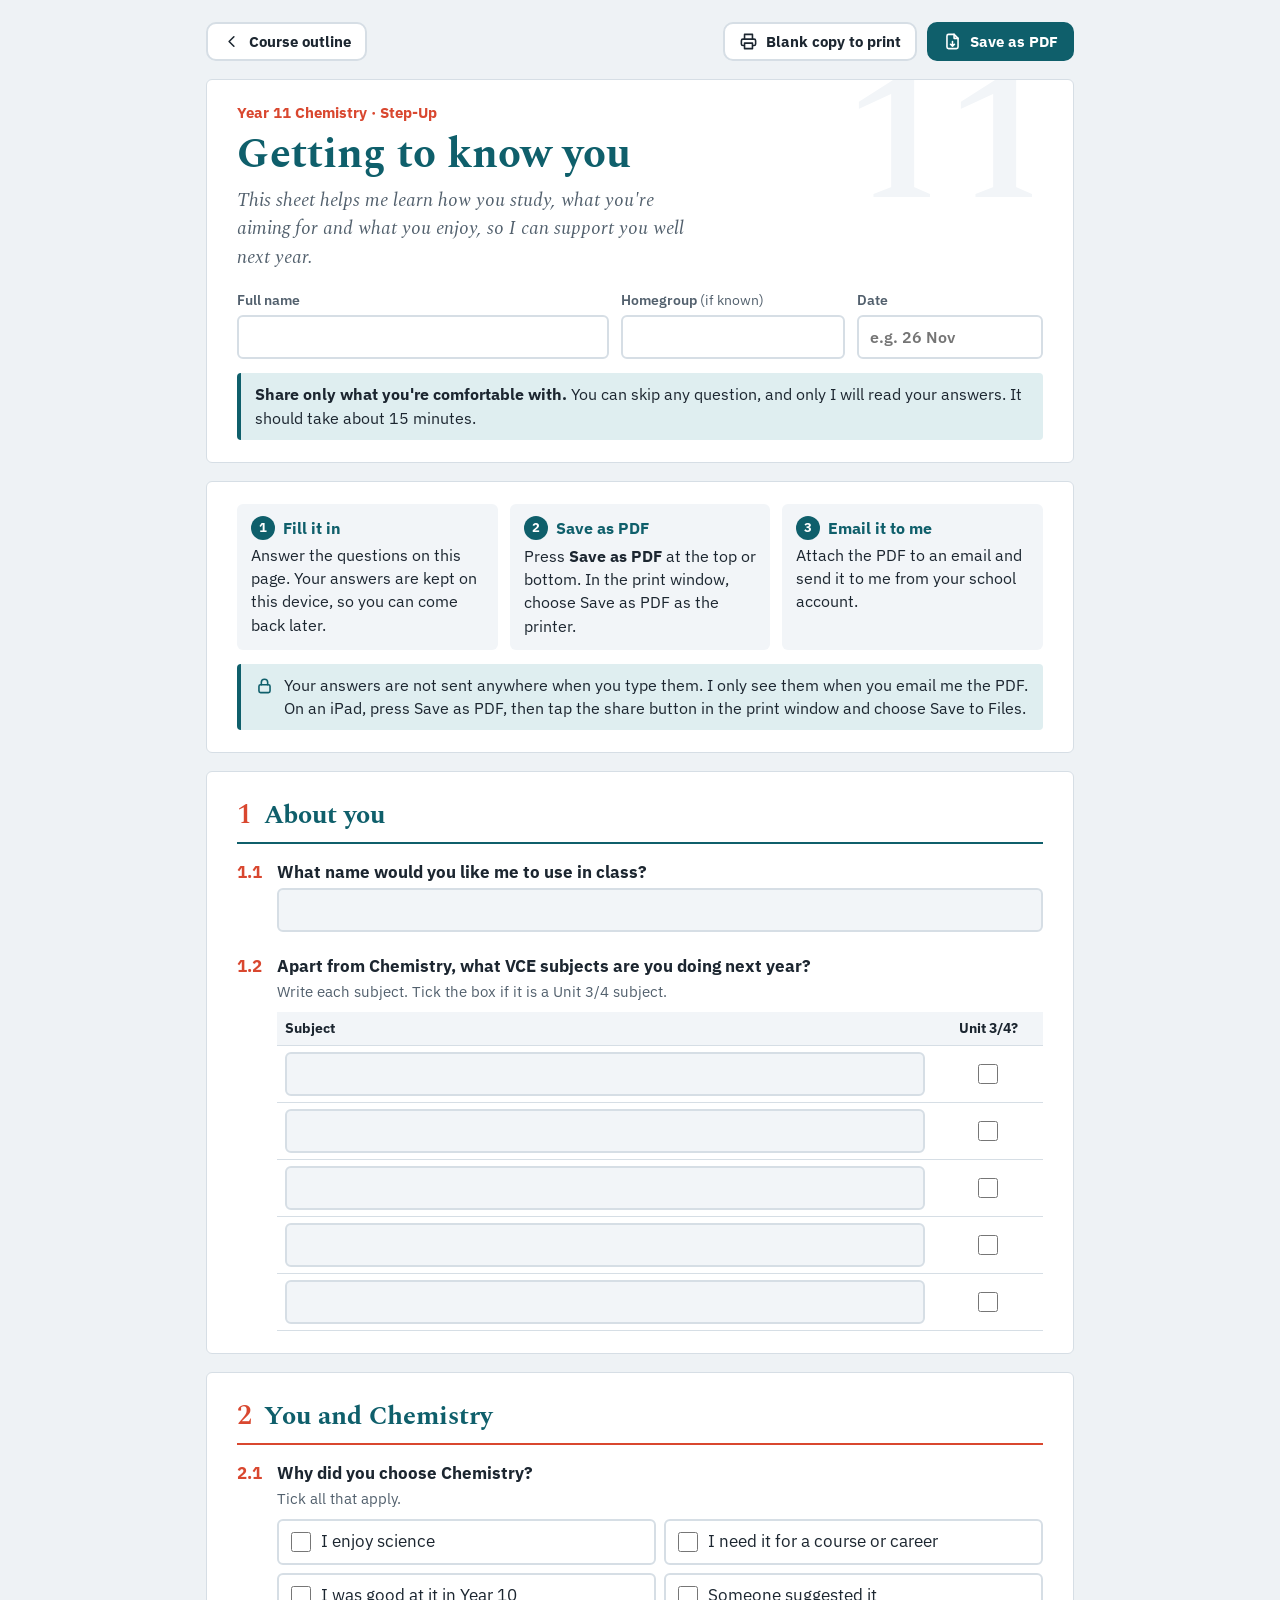
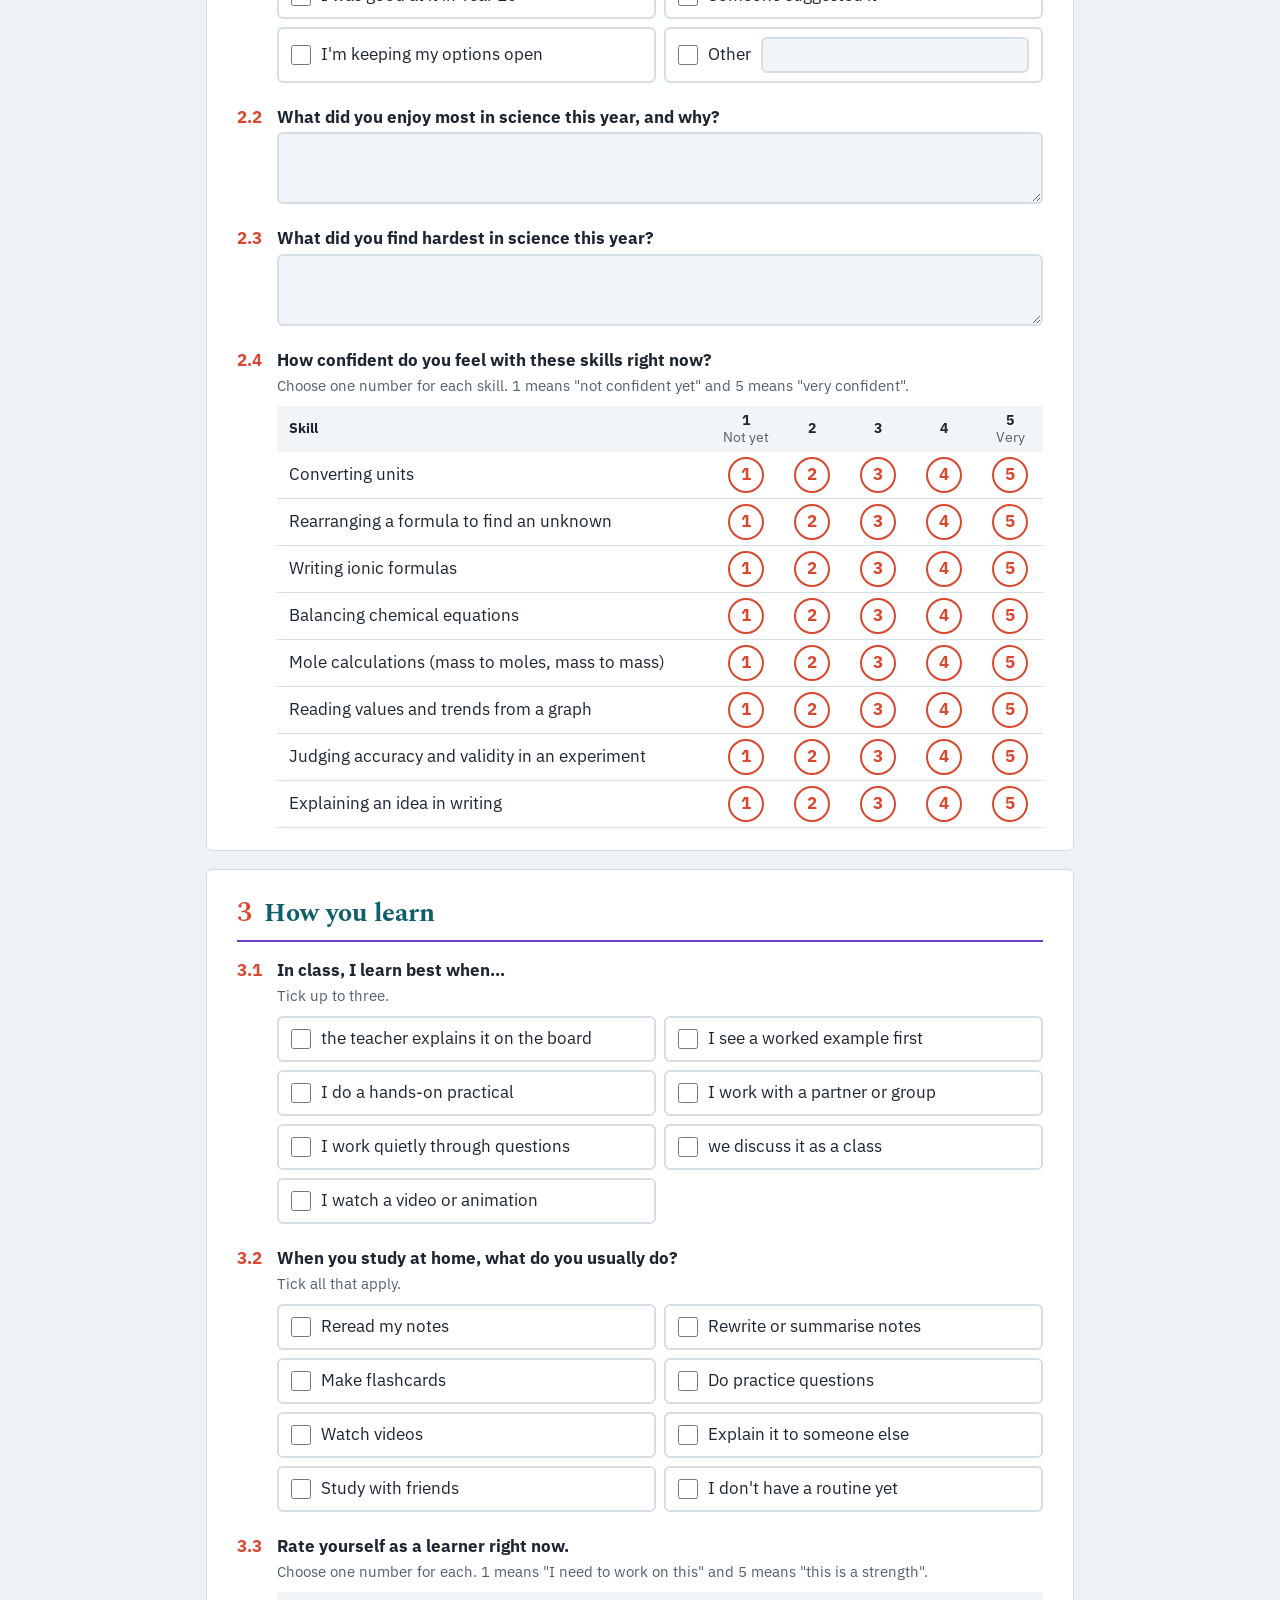
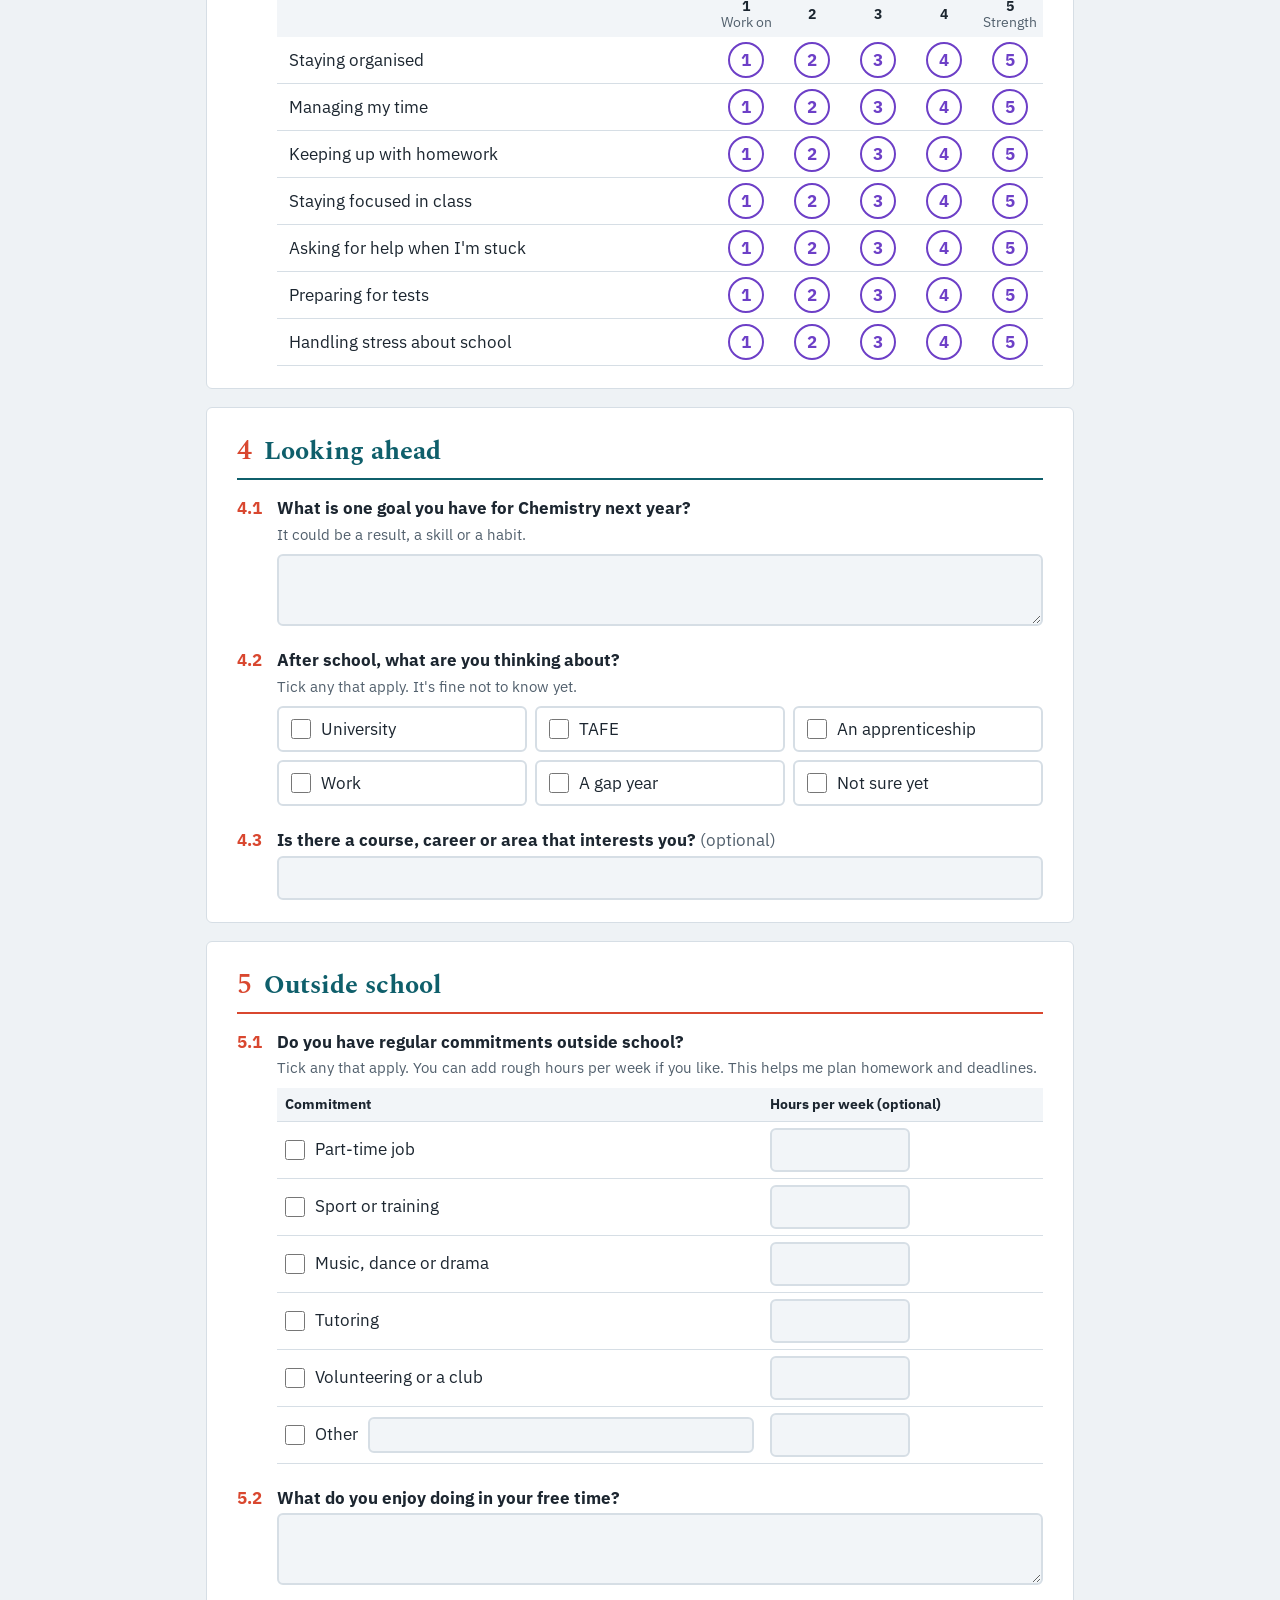
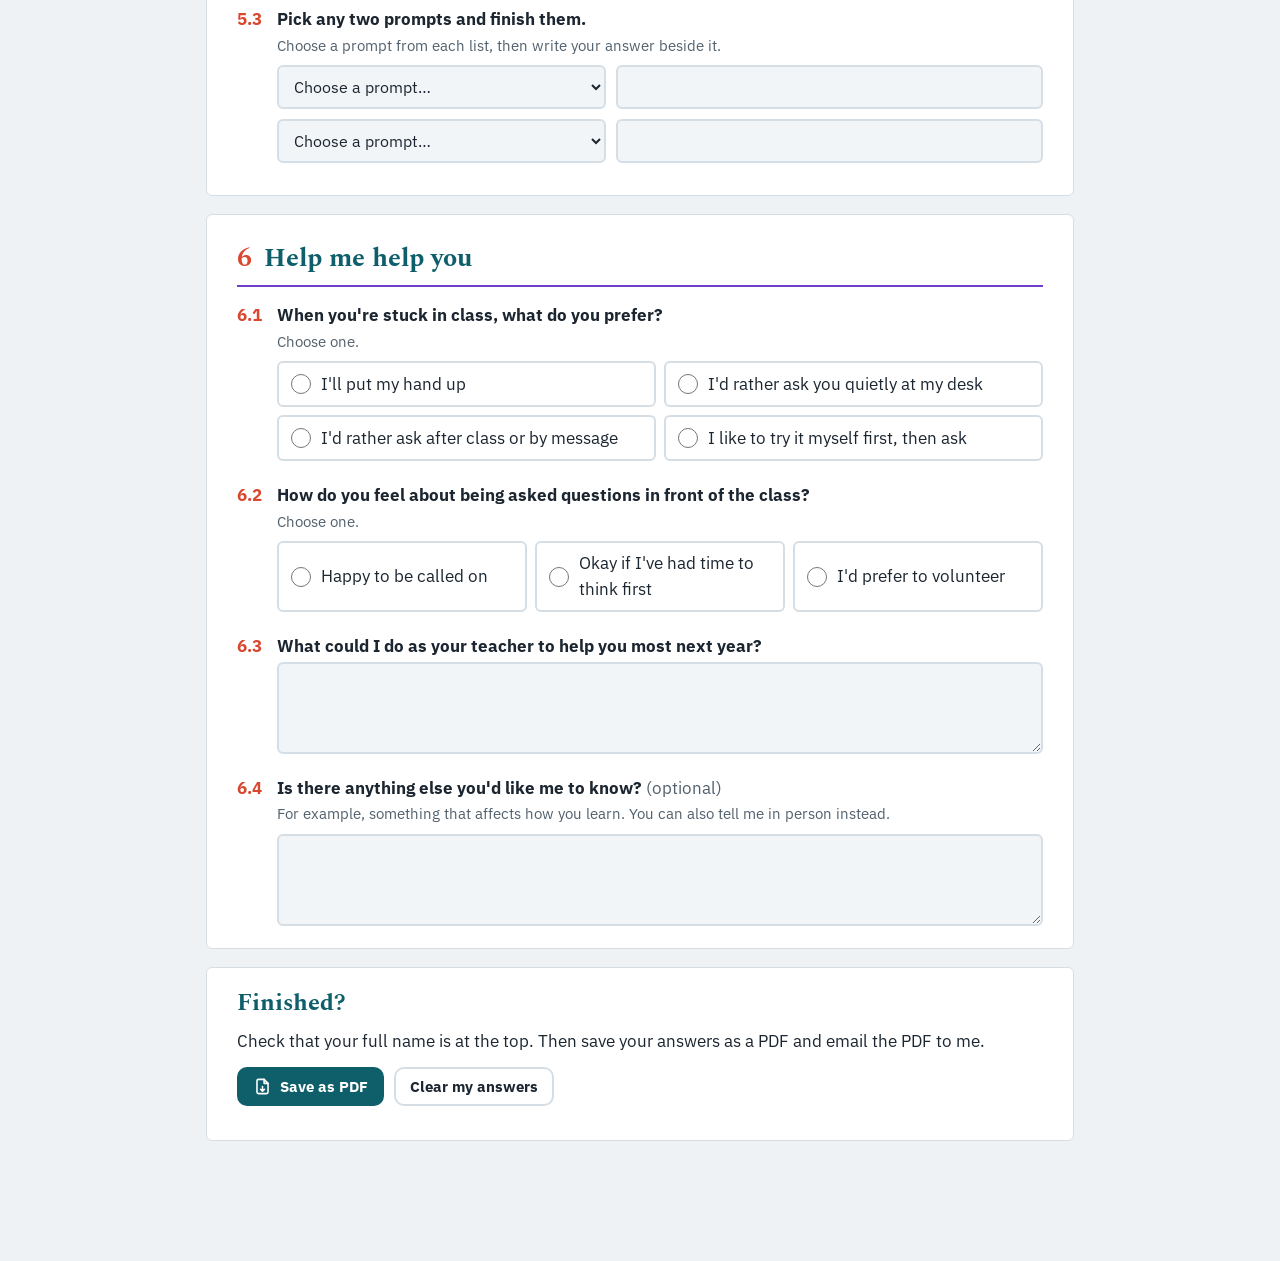
==== stepup/getting-to-know-you/index.html @ ee423791 "Add Getting to know you sheet to Step-Up" ====
<!doctype html>
<html lang="en-AU"><head><meta charset="utf-8"><meta name="viewport" content="width=device-width,initial-scale=1,viewport-fit=cover"><meta name="robots" content="noindex,nofollow">
<title>Getting to know you</title>
<link rel="preconnect" href="https://fonts.googleapis.com"><link rel="preconnect" href="https://fonts.gstatic.com" crossorigin>
<link rel="stylesheet" href="https://fonts.googleapis.com/css2?family=IBM+Plex+Sans:ital,wght@0,400;0,600;0,700;1,400&family=Spectral:ital,wght@0,400;0,600;1,400&display=swap">
<style>
:root{--bg:#eef2f5;--surface:#fff;--ink:#1c2630;--muted:#52606d;--line:#d6dee5;--tint:#f2f5f8;--acc:#0f5f6b;--acc2:#d9472f;
--teal:#0f5f6b;--teal-soft:#dfeef0;--orange:#d9472f;--orange-soft:#fce8e3;--purple:#6d3fc7;--purple-soft:#ece3fb;--good:#1f7a3d;--good-soft:#dff2e5;
--display:"Spectral",Georgia,serif;--body:"IBM Plex Sans",system-ui,sans-serif;color-scheme:light}
@media (prefers-color-scheme:dark){:root{--bg:#151d26;--surface:#1e2934;--ink:#eef3f6;--muted:#aab7c3;--line:#33424f;--tint:#25333f;--acc:#5cc8cc;--acc2:#ff7d61;
--teal:#5cc8cc;--teal-soft:#1f3c43;--orange:#ff7d61;--orange-soft:#43281f;--purple:#c2a6ff;--purple-soft:#36295e;--good:#7fd69a;--good-soft:#163222;color-scheme:dark}}
*{box-sizing:border-box}
html{-webkit-text-size-adjust:100%}
body{margin:0;background:var(--bg);color:var(--ink);font-family:var(--body);font-size:17px;line-height:1.5}
h1,h2{font-family:var(--display);color:var(--acc);margin:0;line-height:1.15}
.wrap{max-width:900px;margin:0 auto;padding:22px max(16px,env(safe-area-inset-left)) 120px;display:grid;gap:18px}
.toprow{display:flex;justify-content:space-between;align-items:center;gap:10px;flex-wrap:wrap}
.toprow .r{display:flex;gap:10px;flex-wrap:wrap}
.btn{appearance:none;display:inline-flex;align-items:center;gap:8px;border:2px solid var(--line);background:var(--surface);color:var(--ink);border-radius:10px;padding:8px 14px;font:700 15px var(--body);cursor:pointer;text-decoration:none}
.btn:hover{border-color:var(--muted)}
.btn.primary{background:var(--acc);border-color:var(--acc);color:var(--surface)}
.ico{width:19px;height:19px;fill:none;stroke:currentColor;stroke-width:2;stroke-linecap:round;stroke-linejoin:round;flex:none}
.card{background:var(--surface);border:1px solid var(--line);border-radius:6px;padding:22px clamp(18px,3vw,30px)}
.hero{position:relative;overflow:hidden}
.hero .big{position:absolute;right:24px;top:-34px;font-family:var(--display);font-weight:600;font-size:190px;line-height:1;color:var(--tint);pointer-events:none}
.hero .eyebrow{position:relative;color:var(--acc2);font-weight:700;font-size:15px;margin:0 0 6px}
.hero h1{position:relative;font-size:clamp(30px,5vw,42px)}
.hero .sub{position:relative;font-family:var(--display);font-style:italic;font-size:19px;color:var(--muted);margin:8px 0 0;max-width:46ch}
.ids{display:grid;grid-template-columns:2fr 1.2fr 1fr;gap:12px;margin-top:18px;position:relative}
.ids label{display:grid;gap:4px;font-weight:600;font-size:14px;color:var(--muted)}
.ids label i{font-weight:400;font-style:normal}
.ids label{white-space:nowrap}
.how{display:grid;grid-template-columns:repeat(3,1fr);gap:12px}
.how div{background:var(--tint);border-radius:6px;padding:12px 14px;font-size:15.5px}
.how b{display:flex;align-items:center;gap:8px;color:var(--acc);font-size:16px;margin-bottom:4px}
.how b i{font-style:normal;display:inline-grid;place-items:center;width:24px;height:24px;border-radius:50%;background:var(--acc);color:var(--surface);font-size:13px}
.note{display:flex;gap:10px;align-items:flex-start;border-left:4px solid var(--acc);background:var(--teal-soft);border-radius:4px;padding:10px 14px;margin:14px 0 0;font-size:15.5px}
.note .ico{color:var(--acc);margin-top:2px}
.sh{display:flex;align-items:baseline;gap:12px;border-bottom:2px solid var(--sc);padding-bottom:6px;margin-bottom:16px}
.sn{font-family:var(--display);font-weight:600;font-size:28px;color:var(--acc2)}
.sh h2{font-size:26px}
.block{margin:0 0 22px}.block:last-child{margin-bottom:0}
.qt{font-weight:700;margin:0 0 2px}
.qt .n{display:inline-block;min-width:40px;color:var(--acc2)}
.optl{font-weight:400;color:var(--muted)}
.hint{margin:0 0 8px 40px;color:var(--muted);font-size:15px}
.qt+.line,.qt+.area,.hint+.line,.hint+.area,.hint+.opts,.hint+table,.hint+.scalewrap,.hint+.pick,.block>.pick{margin-left:40px}
input.line,textarea.area,select,.otxt{font:inherit;font-size:16px;color:var(--ink);background:var(--tint);border:2px solid var(--line);border-radius:6px;padding:8px 11px;width:calc(100% - 40px)}
td input.line,.pick input.line{width:100%}
.ids input.line{width:100%;background:var(--surface)}
input.line.short{max-width:140px}
textarea.area{resize:vertical;min-height:72px;display:block;overflow:hidden}
input:focus,textarea:focus,select:focus{outline:none;border-color:var(--acc);background:var(--surface)}
.opts{display:grid;grid-template-columns:repeat(2,minmax(0,1fr));gap:8px}
.opts.three{grid-template-columns:repeat(3,minmax(0,1fr))}
.opt{display:flex;align-items:center;gap:10px;border:2px solid var(--line);border-radius:6px;padding:8px 12px;cursor:pointer;background:var(--surface);min-height:46px}
.opt:hover{border-color:var(--muted)}
.opt input[type=checkbox],.opt input[type=radio],.tick input{width:20px;height:20px;accent-color:var(--acc);flex:none;margin:0}
.opt:has(input:checked){border-color:var(--sc);background:var(--scs)}
.opt.dis{opacity:.5;cursor:not-allowed}
.opt.other{flex-wrap:wrap}
.opt .otxt{flex:1;min-width:120px;width:auto;padding:4px 8px}
.maxmsg{margin:8px 0 0 40px;color:var(--acc2);font-size:15px;font-weight:600}
table{border-collapse:collapse}
.subj{width:calc(100% - 40px)}
.subj th,.subj td{text-align:left;padding:6px 8px;border-bottom:1px solid var(--line)}
.subj th{font-size:14px;background:var(--tint);font-weight:700}
.subj .c{text-align:center;width:110px}
.subj .opt{border:0;padding:4px 0;min-height:0;background:none}
.tick{display:inline-flex;padding:8px;cursor:pointer}
.scalewrap{overflow-x:auto}
.scale{width:100%;min-width:560px}
.scale th{font-size:13.5px;font-weight:700;background:var(--tint);padding:6px 4px;text-align:center;line-height:1.25}
.scale th span{font-weight:400;color:var(--muted)}
.scale th:first-child{text-align:left;padding-left:12px}
.scale td{border-bottom:1px solid var(--line);padding:5px 4px}
.scale td:first-child{padding-left:12px}
.scale td.dot{text-align:center;width:66px}
.dot label{display:inline-grid;cursor:pointer}
.dot input{position:absolute;opacity:0;width:1px;height:1px}
.dot span{display:inline-grid;place-items:center;width:36px;height:36px;border-radius:50%;border:2px solid var(--sc);color:var(--sc);font-weight:700}
.dot input:checked+span{background:var(--sc);color:var(--surface)}
.dot input:focus-visible+span{outline:3px solid var(--acc2);outline-offset:2px}
.pick{display:grid;grid-template-columns:minmax(0,1fr) minmax(0,1.3fr);gap:10px;margin-bottom:10px}
.pick select{width:100%}
.done{display:grid;gap:12px;justify-items:start}
.done h2{font-size:24px}
.done p{margin:0}
.done .row{display:flex;gap:10px;flex-wrap:wrap}
.msg{font-weight:600;color:var(--acc2)}
.msg.ok{color:var(--good)}
.paperline{font-size:15px;color:var(--muted)}
.paperline a{color:var(--acc);font-weight:700}
.printonly{display:none}
@media (max-width:700px){.ids,.how{grid-template-columns:1fr}.opts,.opts.three{grid-template-columns:1fr}.pick{grid-template-columns:1fr}
.hint{margin-left:0}.qt .n{min-width:34px}.qt+.line,.qt+.area,.hint+.line,.hint+.area,.hint+.opts,.hint+table,.hint+.scalewrap,.hint+.pick,.block>.pick{margin-left:0}
input.line,textarea.area,.subj{width:100%}.hero .big{font-size:130px}}

@media print{
@page{size:A4;margin:11mm 12mm}
:root{--bg:#fff;--surface:#fff;--ink:#1c2630;--muted:#52606d;--line:#c9d1d9;--tint:#f2f5f8;--acc:#0f5f6b;--acc2:#d9472f;--teal:#0f5f6b;--teal-soft:#dfeef0;--orange:#d9472f;--orange-soft:#fce8e3;--purple:#6d3fc7;--purple-soft:#ece3fb;color-scheme:light}
*{-webkit-print-color-adjust:exact;print-color-adjust:exact}
body{font-size:10.5pt;background:#fff}
.wrap{padding:0;gap:10px;max-width:none}
.toprow,.how,.done,.paperline,.noprint{display:none!important}
.card{border:0;padding:0}
.hero{background:var(--tint);border-left:6px solid var(--acc2);border-radius:8px;padding:14px 18px}
.hero .big{font-size:120pt;top:-30px;right:18px;color:#dce2e8}
.hero h1{font-size:24pt}.hero .sub{font-size:11pt}
.ids{margin-top:10px}
.note{font-size:9.5pt;margin-top:8px}
.sec{margin-top:6px}
.sh{border-bottom-color:var(--acc);margin-bottom:8px;break-after:avoid}
.sn{font-size:16pt}.sh h2{font-size:14pt}
.block{break-inside:avoid;margin-bottom:10px}
.hint{font-size:9pt;margin-bottom:4px}
.qt .n{min-width:30px}.hint{margin-left:30px}
.qt+.line,.qt+.area,.hint+.line,.hint+.area,.hint+.opts,.hint+table,.hint+.scalewrap,.hint+.pick,.block>.pick{margin-left:30px}
input.line,textarea.area,select,.otxt{font-size:10pt;background:#fff;border:0;border-bottom:1.2px solid var(--line);border-radius:0;padding:3px 2px;width:calc(100% - 30px)}
td input.line,.pick input.line,.ids input.line{width:100%}
.ids input.line{border:1.4px solid var(--line);border-radius:6px;padding:4px 8px}
textarea.area{min-height:0;resize:none}
select{appearance:none;-webkit-appearance:none}
.opts{gap:3px 14px}
.opt{border:0;padding:1px 0;min-height:0;background:none!important}
.opt input[type=checkbox],.opt input[type=radio],.tick input{width:13px;height:13px}
.scale{min-width:0}
.scale td{padding:2px 4px}.scale td.dot{width:54px}
.dot span{width:20px;height:20px;font-size:8.5pt;border-width:1.4px}
.subj{width:calc(100% - 30px)}
.subj td,.subj th{padding:3px 8px}
.tick{padding:2px}
.maxmsg{display:none!important}
.opt.dis{opacity:1}
.printonly{display:block}
.sec.s6{break-after:auto}
}
</style></head>
<body><form class="wrap" id="f" autocomplete="off">
<div class="toprow"><a class="btn" href="../../"><svg class="ico" viewBox="0 0 24 24" aria-hidden="true"><path d="M15 6l-6 6 6 6"/></svg>Course outline</a>
<div class="r"><a class="btn" href="getting-to-know-you.pdf" download><svg class="ico" viewBox="0 0 24 24" aria-hidden="true"><path d="M7 9V3h10v6M7 17H5a2 2 0 0 1-2-2v-4a2 2 0 0 1 2-2h14a2 2 0 0 1 2 2v4a2 2 0 0 1-2 2h-2M7 14h10v7H7z"/></svg>Blank copy to print</a>
<button class="btn primary" type="button" data-pdf><svg class="ico" viewBox="0 0 24 24" aria-hidden="true"><path d="M14 3H7a2 2 0 0 0-2 2v14a2 2 0 0 0 2 2h10a2 2 0 0 0 2-2V8z"/><path d="M14 3v5h5M12 12v6M9.5 15.5L12 18l2.5-2.5"/></svg>Save as PDF</button></div></div>

<section class="card hero"><div class="big">11</div>
<p class="eyebrow">Year 11 Chemistry · Step-Up</p>
<h1>Getting to know you</h1>
<p class="sub">This sheet helps me learn how you study, what you're aiming for and what you enjoy, so I can support you well next year.</p>
<div class="ids"><label><span class="lt">Full name</span><input class="line" id="fullname" type="text" name="full_name"></label>
<label><span class="lt">Homegroup <i>(if known)</i></span><input class="line" type="text" name="homegroup"></label>
<label><span class="lt">Date</span><input class="line" type="text" name="date" placeholder="e.g. 26 Nov"></label></div>
<p class="note"><span><b>Share only what you're comfortable with.</b> You can skip any question, and only I will read your answers. It should take about 15 minutes.</span></p>
</section>

<section class="card noprint"><div class="how">
<div><b><i>1</i>Fill it in</b>Answer the questions on this page. Your answers are kept on this device, so you can come back later.</div>
<div><b><i>2</i>Save as PDF</b>Press <b style="display:inline;color:inherit">Save as PDF</b> at the top or bottom. In the print window, choose Save as PDF as the printer.</div>
<div><b><i>3</i>Email it to me</b>Attach the PDF to an email and send it to me from your school account.</div>
</div>
<p class="note"><svg class="ico" viewBox="0 0 24 24" aria-hidden="true"><rect x="5" y="11" width="14" height="10" rx="2"/><path d="M8 11V8a4 4 0 0 1 8 0v3"/></svg><span>Your answers are not sent anywhere when you type them. I only see them when you email me the PDF. On an iPad, press Save as PDF, then tap the share button in the print window and choose Save to Files.</span></p>
</section>

<section class="card sec s1" style="--sc:var(--teal);--scs:var(--teal-soft)"><div class="sh"><span class="sn">1</span><h2>About you</h2></div><div class="block"><p class="qt"><span class="n">1.1</span>What name would you like me to use in class?</p><input class="line" type="text" name="pref_name" aria-label="Your answer"></div><div class="block"><p class="qt"><span class="n">1.2</span>Apart from Chemistry, what VCE subjects are you doing next year?</p><p class="hint">Write each subject. Tick the box if it is a Unit 3/4 subject.</p><table class="subj"><thead><tr><th>Subject</th><th class="c">Unit 3/4?</th></tr></thead><tbody><tr><td><input class="line" type="text" name="subj_1" aria-label="Subject 1"></td><td class="c"><label class="tick"><input type="checkbox" name="subj_1_u34" value="yes" aria-label="Subject 1 is a Unit 3/4 subject"></label></td></tr><tr><td><input class="line" type="text" name="subj_2" aria-label="Subject 2"></td><td class="c"><label class="tick"><input type="checkbox" name="subj_2_u34" value="yes" aria-label="Subject 2 is a Unit 3/4 subject"></label></td></tr><tr><td><input class="line" type="text" name="subj_3" aria-label="Subject 3"></td><td class="c"><label class="tick"><input type="checkbox" name="subj_3_u34" value="yes" aria-label="Subject 3 is a Unit 3/4 subject"></label></td></tr><tr><td><input class="line" type="text" name="subj_4" aria-label="Subject 4"></td><td class="c"><label class="tick"><input type="checkbox" name="subj_4_u34" value="yes" aria-label="Subject 4 is a Unit 3/4 subject"></label></td></tr><tr><td><input class="line" type="text" name="subj_5" aria-label="Subject 5"></td><td class="c"><label class="tick"><input type="checkbox" name="subj_5_u34" value="yes" aria-label="Subject 5 is a Unit 3/4 subject"></label></td></tr></tbody></table></div></section><section class="card sec s2" style="--sc:var(--orange);--scs:var(--orange-soft)"><div class="sh"><span class="sn">2</span><h2>You and Chemistry</h2></div><div class="block"><p class="qt"><span class="n">2.1</span>Why did you choose Chemistry?</p><p class="hint">Tick all that apply.</p><div class="opts "><label class="opt"><input type="checkbox" name="why" value="I enjoy science"><span>I enjoy science</span></label><label class="opt"><input type="checkbox" name="why" value="I need it for a course or career"><span>I need it for a course or career</span></label><label class="opt"><input type="checkbox" name="why" value="I was good at it in Year 10"><span>I was good at it in Year 10</span></label><label class="opt"><input type="checkbox" name="why" value="Someone suggested it"><span>Someone suggested it</span></label><label class="opt"><input type="checkbox" name="why" value="I&#x27;m keeping my options open"><span>I'm keeping my options open</span></label><label class="opt other"><input type="checkbox" name="why" value="Other"><span>Other</span><input class="otxt" type="text" name="why_other" aria-label="Other, please say what"></label></div></div><div class="block"><p class="qt"><span class="n">2.2</span>What did you enjoy most in science this year, and why?</p><textarea class="area" name="enjoy" rows="2" aria-label="Your answer"></textarea></div><div class="block"><p class="qt"><span class="n">2.3</span>What did you find hardest in science this year?</p><textarea class="area" name="hardest" rows="2" aria-label="Your answer"></textarea></div><div class="block"><p class="qt"><span class="n">2.4</span>How confident do you feel with these skills right now?</p><p class="hint">Choose one number for each skill. 1 means "not confident yet" and 5 means "very confident".</p><div class="scalewrap"><table class="scale"><thead><tr><th>Skill</th><th>1<br><span>Not yet</span></th><th>2</th><th>3</th><th>4</th><th>5<br><span>Very</span></th></tr></thead><tbody><tr><td>Converting units</td><td class="dot"><label><input type="radio" name="skill_1" value="1" aria-label="Converting units: 1"><span>1</span></label></td><td class="dot"><label><input type="radio" name="skill_1" value="2" aria-label="Converting units: 2"><span>2</span></label></td><td class="dot"><label><input type="radio" name="skill_1" value="3" aria-label="Converting units: 3"><span>3</span></label></td><td class="dot"><label><input type="radio" name="skill_1" value="4" aria-label="Converting units: 4"><span>4</span></label></td><td class="dot"><label><input type="radio" name="skill_1" value="5" aria-label="Converting units: 5"><span>5</span></label></td></tr><tr><td>Rearranging a formula to find an unknown</td><td class="dot"><label><input type="radio" name="skill_2" value="1" aria-label="Rearranging a formula to find an unknown: 1"><span>1</span></label></td><td class="dot"><label><input type="radio" name="skill_2" value="2" aria-label="Rearranging a formula to find an unknown: 2"><span>2</span></label></td><td class="dot"><label><input type="radio" name="skill_2" value="3" aria-label="Rearranging a formula to find an unknown: 3"><span>3</span></label></td><td class="dot"><label><input type="radio" name="skill_2" value="4" aria-label="Rearranging a formula to find an unknown: 4"><span>4</span></label></td><td class="dot"><label><input type="radio" name="skill_2" value="5" aria-label="Rearranging a formula to find an unknown: 5"><span>5</span></label></td></tr><tr><td>Writing ionic formulas</td><td class="dot"><label><input type="radio" name="skill_3" value="1" aria-label="Writing ionic formulas: 1"><span>1</span></label></td><td class="dot"><label><input type="radio" name="skill_3" value="2" aria-label="Writing ionic formulas: 2"><span>2</span></label></td><td class="dot"><label><input type="radio" name="skill_3" value="3" aria-label="Writing ionic formulas: 3"><span>3</span></label></td><td class="dot"><label><input type="radio" name="skill_3" value="4" aria-label="Writing ionic formulas: 4"><span>4</span></label></td><td class="dot"><label><input type="radio" name="skill_3" value="5" aria-label="Writing ionic formulas: 5"><span>5</span></label></td></tr><tr><td>Balancing chemical equations</td><td class="dot"><label><input type="radio" name="skill_4" value="1" aria-label="Balancing chemical equations: 1"><span>1</span></label></td><td class="dot"><label><input type="radio" name="skill_4" value="2" aria-label="Balancing chemical equations: 2"><span>2</span></label></td><td class="dot"><label><input type="radio" name="skill_4" value="3" aria-label="Balancing chemical equations: 3"><span>3</span></label></td><td class="dot"><label><input type="radio" name="skill_4" value="4" aria-label="Balancing chemical equations: 4"><span>4</span></label></td><td class="dot"><label><input type="radio" name="skill_4" value="5" aria-label="Balancing chemical equations: 5"><span>5</span></label></td></tr><tr><td>Mole calculations (mass to moles, mass to mass)</td><td class="dot"><label><input type="radio" name="skill_5" value="1" aria-label="Mole calculations (mass to moles, mass to mass): 1"><span>1</span></label></td><td class="dot"><label><input type="radio" name="skill_5" value="2" aria-label="Mole calculations (mass to moles, mass to mass): 2"><span>2</span></label></td><td class="dot"><label><input type="radio" name="skill_5" value="3" aria-label="Mole calculations (mass to moles, mass to mass): 3"><span>3</span></label></td><td class="dot"><label><input type="radio" name="skill_5" value="4" aria-label="Mole calculations (mass to moles, mass to mass): 4"><span>4</span></label></td><td class="dot"><label><input type="radio" name="skill_5" value="5" aria-label="Mole calculations (mass to moles, mass to mass): 5"><span>5</span></label></td></tr><tr><td>Reading values and trends from a graph</td><td class="dot"><label><input type="radio" name="skill_6" value="1" aria-label="Reading values and trends from a graph: 1"><span>1</span></label></td><td class="dot"><label><input type="radio" name="skill_6" value="2" aria-label="Reading values and trends from a graph: 2"><span>2</span></label></td><td class="dot"><label><input type="radio" name="skill_6" value="3" aria-label="Reading values and trends from a graph: 3"><span>3</span></label></td><td class="dot"><label><input type="radio" name="skill_6" value="4" aria-label="Reading values and trends from a graph: 4"><span>4</span></label></td><td class="dot"><label><input type="radio" name="skill_6" value="5" aria-label="Reading values and trends from a graph: 5"><span>5</span></label></td></tr><tr><td>Judging accuracy and validity in an experiment</td><td class="dot"><label><input type="radio" name="skill_7" value="1" aria-label="Judging accuracy and validity in an experiment: 1"><span>1</span></label></td><td class="dot"><label><input type="radio" name="skill_7" value="2" aria-label="Judging accuracy and validity in an experiment: 2"><span>2</span></label></td><td class="dot"><label><input type="radio" name="skill_7" value="3" aria-label="Judging accuracy and validity in an experiment: 3"><span>3</span></label></td><td class="dot"><label><input type="radio" name="skill_7" value="4" aria-label="Judging accuracy and validity in an experiment: 4"><span>4</span></label></td><td class="dot"><label><input type="radio" name="skill_7" value="5" aria-label="Judging accuracy and validity in an experiment: 5"><span>5</span></label></td></tr><tr><td>Explaining an idea in writing</td><td class="dot"><label><input type="radio" name="skill_8" value="1" aria-label="Explaining an idea in writing: 1"><span>1</span></label></td><td class="dot"><label><input type="radio" name="skill_8" value="2" aria-label="Explaining an idea in writing: 2"><span>2</span></label></td><td class="dot"><label><input type="radio" name="skill_8" value="3" aria-label="Explaining an idea in writing: 3"><span>3</span></label></td><td class="dot"><label><input type="radio" name="skill_8" value="4" aria-label="Explaining an idea in writing: 4"><span>4</span></label></td><td class="dot"><label><input type="radio" name="skill_8" value="5" aria-label="Explaining an idea in writing: 5"><span>5</span></label></td></tr></tbody></table></div></div></section><section class="card sec s3" style="--sc:var(--purple);--scs:var(--purple-soft)"><div class="sh"><span class="sn">3</span><h2>How you learn</h2></div><div class="block"><p class="qt"><span class="n">3.1</span>In class, I learn best when…</p><p class="hint">Tick up to three.</p><div class="opts " data-max="3"><label class="opt"><input type="checkbox" name="learn" value="the teacher explains it on the board"><span>the teacher explains it on the board</span></label><label class="opt"><input type="checkbox" name="learn" value="I see a worked example first"><span>I see a worked example first</span></label><label class="opt"><input type="checkbox" name="learn" value="I do a hands-on practical"><span>I do a hands-on practical</span></label><label class="opt"><input type="checkbox" name="learn" value="I work with a partner or group"><span>I work with a partner or group</span></label><label class="opt"><input type="checkbox" name="learn" value="I work quietly through questions"><span>I work quietly through questions</span></label><label class="opt"><input type="checkbox" name="learn" value="we discuss it as a class"><span>we discuss it as a class</span></label><label class="opt"><input type="checkbox" name="learn" value="I watch a video or animation"><span>I watch a video or animation</span></label></div><p class="maxmsg" hidden>You have ticked three. Untick one to choose a different one.</p></div><div class="block"><p class="qt"><span class="n">3.2</span>When you study at home, what do you usually do?</p><p class="hint">Tick all that apply.</p><div class="opts "><label class="opt"><input type="checkbox" name="study" value="Reread my notes"><span>Reread my notes</span></label><label class="opt"><input type="checkbox" name="study" value="Rewrite or summarise notes"><span>Rewrite or summarise notes</span></label><label class="opt"><input type="checkbox" name="study" value="Make flashcards"><span>Make flashcards</span></label><label class="opt"><input type="checkbox" name="study" value="Do practice questions"><span>Do practice questions</span></label><label class="opt"><input type="checkbox" name="study" value="Watch videos"><span>Watch videos</span></label><label class="opt"><input type="checkbox" name="study" value="Explain it to someone else"><span>Explain it to someone else</span></label><label class="opt"><input type="checkbox" name="study" value="Study with friends"><span>Study with friends</span></label><label class="opt"><input type="checkbox" name="study" value="I don&#x27;t have a routine yet"><span>I don't have a routine yet</span></label></div></div><div class="block"><p class="qt"><span class="n">3.3</span>Rate yourself as a learner right now.</p><p class="hint">Choose one number for each. 1 means "I need to work on this" and 5 means "this is a strength".</p><div class="scalewrap"><table class="scale"><thead><tr><th></th><th>1<br><span>Work on</span></th><th>2</th><th>3</th><th>4</th><th>5<br><span>Strength</span></th></tr></thead><tbody><tr><td>Staying organised</td><td class="dot"><label><input type="radio" name="self_1" value="1" aria-label="Staying organised: 1"><span>1</span></label></td><td class="dot"><label><input type="radio" name="self_1" value="2" aria-label="Staying organised: 2"><span>2</span></label></td><td class="dot"><label><input type="radio" name="self_1" value="3" aria-label="Staying organised: 3"><span>3</span></label></td><td class="dot"><label><input type="radio" name="self_1" value="4" aria-label="Staying organised: 4"><span>4</span></label></td><td class="dot"><label><input type="radio" name="self_1" value="5" aria-label="Staying organised: 5"><span>5</span></label></td></tr><tr><td>Managing my time</td><td class="dot"><label><input type="radio" name="self_2" value="1" aria-label="Managing my time: 1"><span>1</span></label></td><td class="dot"><label><input type="radio" name="self_2" value="2" aria-label="Managing my time: 2"><span>2</span></label></td><td class="dot"><label><input type="radio" name="self_2" value="3" aria-label="Managing my time: 3"><span>3</span></label></td><td class="dot"><label><input type="radio" name="self_2" value="4" aria-label="Managing my time: 4"><span>4</span></label></td><td class="dot"><label><input type="radio" name="self_2" value="5" aria-label="Managing my time: 5"><span>5</span></label></td></tr><tr><td>Keeping up with homework</td><td class="dot"><label><input type="radio" name="self_3" value="1" aria-label="Keeping up with homework: 1"><span>1</span></label></td><td class="dot"><label><input type="radio" name="self_3" value="2" aria-label="Keeping up with homework: 2"><span>2</span></label></td><td class="dot"><label><input type="radio" name="self_3" value="3" aria-label="Keeping up with homework: 3"><span>3</span></label></td><td class="dot"><label><input type="radio" name="self_3" value="4" aria-label="Keeping up with homework: 4"><span>4</span></label></td><td class="dot"><label><input type="radio" name="self_3" value="5" aria-label="Keeping up with homework: 5"><span>5</span></label></td></tr><tr><td>Staying focused in class</td><td class="dot"><label><input type="radio" name="self_4" value="1" aria-label="Staying focused in class: 1"><span>1</span></label></td><td class="dot"><label><input type="radio" name="self_4" value="2" aria-label="Staying focused in class: 2"><span>2</span></label></td><td class="dot"><label><input type="radio" name="self_4" value="3" aria-label="Staying focused in class: 3"><span>3</span></label></td><td class="dot"><label><input type="radio" name="self_4" value="4" aria-label="Staying focused in class: 4"><span>4</span></label></td><td class="dot"><label><input type="radio" name="self_4" value="5" aria-label="Staying focused in class: 5"><span>5</span></label></td></tr><tr><td>Asking for help when I'm stuck</td><td class="dot"><label><input type="radio" name="self_5" value="1" aria-label="Asking for help when I'm stuck: 1"><span>1</span></label></td><td class="dot"><label><input type="radio" name="self_5" value="2" aria-label="Asking for help when I'm stuck: 2"><span>2</span></label></td><td class="dot"><label><input type="radio" name="self_5" value="3" aria-label="Asking for help when I'm stuck: 3"><span>3</span></label></td><td class="dot"><label><input type="radio" name="self_5" value="4" aria-label="Asking for help when I'm stuck: 4"><span>4</span></label></td><td class="dot"><label><input type="radio" name="self_5" value="5" aria-label="Asking for help when I'm stuck: 5"><span>5</span></label></td></tr><tr><td>Preparing for tests</td><td class="dot"><label><input type="radio" name="self_6" value="1" aria-label="Preparing for tests: 1"><span>1</span></label></td><td class="dot"><label><input type="radio" name="self_6" value="2" aria-label="Preparing for tests: 2"><span>2</span></label></td><td class="dot"><label><input type="radio" name="self_6" value="3" aria-label="Preparing for tests: 3"><span>3</span></label></td><td class="dot"><label><input type="radio" name="self_6" value="4" aria-label="Preparing for tests: 4"><span>4</span></label></td><td class="dot"><label><input type="radio" name="self_6" value="5" aria-label="Preparing for tests: 5"><span>5</span></label></td></tr><tr><td>Handling stress about school</td><td class="dot"><label><input type="radio" name="self_7" value="1" aria-label="Handling stress about school: 1"><span>1</span></label></td><td class="dot"><label><input type="radio" name="self_7" value="2" aria-label="Handling stress about school: 2"><span>2</span></label></td><td class="dot"><label><input type="radio" name="self_7" value="3" aria-label="Handling stress about school: 3"><span>3</span></label></td><td class="dot"><label><input type="radio" name="self_7" value="4" aria-label="Handling stress about school: 4"><span>4</span></label></td><td class="dot"><label><input type="radio" name="self_7" value="5" aria-label="Handling stress about school: 5"><span>5</span></label></td></tr></tbody></table></div></div></section><section class="card sec s4" style="--sc:var(--teal);--scs:var(--teal-soft)"><div class="sh"><span class="sn">4</span><h2>Looking ahead</h2></div><div class="block"><p class="qt"><span class="n">4.1</span>What is one goal you have for Chemistry next year?</p><p class="hint">It could be a result, a skill or a habit.</p><textarea class="area" name="goal" rows="2" aria-label="Your answer"></textarea></div><div class="block"><p class="qt"><span class="n">4.2</span>After school, what are you thinking about?</p><p class="hint">Tick any that apply. It's fine not to know yet.</p><div class="opts three"><label class="opt"><input type="checkbox" name="after" value="University"><span>University</span></label><label class="opt"><input type="checkbox" name="after" value="TAFE"><span>TAFE</span></label><label class="opt"><input type="checkbox" name="after" value="An apprenticeship"><span>An apprenticeship</span></label><label class="opt"><input type="checkbox" name="after" value="Work"><span>Work</span></label><label class="opt"><input type="checkbox" name="after" value="A gap year"><span>A gap year</span></label><label class="opt"><input type="checkbox" name="after" value="Not sure yet"><span>Not sure yet</span></label></div></div><div class="block"><p class="qt"><span class="n">4.3</span>Is there a course, career or area that interests you? <span class="optl">(optional)</span></p><input class="line" type="text" name="career" aria-label="Your answer"></div></section><section class="card sec s5" style="--sc:var(--orange);--scs:var(--orange-soft)"><div class="sh"><span class="sn">5</span><h2>Outside school</h2></div><div class="block"><p class="qt"><span class="n">5.1</span>Do you have regular commitments outside school?</p><p class="hint">Tick any that apply. You can add rough hours per week if you like. This helps me plan homework and deadlines.</p><table class="subj"><thead><tr><th>Commitment</th><th>Hours per week (optional)</th></tr></thead><tbody><tr><td><label class="opt"><input type="checkbox" name="commit" value="Part-time job"><span>Part-time job</span></label></td><td><input class="line short" type="text" inputmode="decimal" name="hours_1" aria-label="Hours per week for Part-time job"></td></tr><tr><td><label class="opt"><input type="checkbox" name="commit" value="Sport or training"><span>Sport or training</span></label></td><td><input class="line short" type="text" inputmode="decimal" name="hours_2" aria-label="Hours per week for Sport or training"></td></tr><tr><td><label class="opt"><input type="checkbox" name="commit" value="Music, dance or drama"><span>Music, dance or drama</span></label></td><td><input class="line short" type="text" inputmode="decimal" name="hours_3" aria-label="Hours per week for Music, dance or drama"></td></tr><tr><td><label class="opt"><input type="checkbox" name="commit" value="Tutoring"><span>Tutoring</span></label></td><td><input class="line short" type="text" inputmode="decimal" name="hours_4" aria-label="Hours per week for Tutoring"></td></tr><tr><td><label class="opt"><input type="checkbox" name="commit" value="Volunteering or a club"><span>Volunteering or a club</span></label></td><td><input class="line short" type="text" inputmode="decimal" name="hours_5" aria-label="Hours per week for Volunteering or a club"></td></tr><tr><td><label class="opt"><input type="checkbox" name="commit" value="Other"><span>Other</span><input class="otxt" type="text" name="commit_other" aria-label="Other commitment"></label></td><td><input class="line short" type="text" inputmode="decimal" name="hours_6" aria-label="Hours per week for Other"></td></tr></tbody></table></div><div class="block"><p class="qt"><span class="n">5.2</span>What do you enjoy doing in your free time?</p><textarea class="area" name="free" rows="2" aria-label="Your answer"></textarea></div><div class="block"><p class="qt"><span class="n">5.3</span>Pick any two prompts and finish them.</p><p class="hint">Choose a prompt from each list, then write your answer beside it.</p><div class="pick"><select name="prompt_1" aria-label="Prompt 1"><option value="">Choose a prompt…</option><option value="1">1. A show, game, book or music I'm into right now is…</option><option value="2">2. A food I could eat every week is…</option><option value="3">3. A place I'd love to visit is…</option><option value="4">4. Something I'm good at outside school is…</option><option value="5">5. Something most people don't know about me is…</option></select><input class="line" type="text" name="prompt_1_ans" aria-label="Your answer to prompt 1"></div><div class="pick"><select name="prompt_2" aria-label="Prompt 2"><option value="">Choose a prompt…</option><option value="1">1. A show, game, book or music I'm into right now is…</option><option value="2">2. A food I could eat every week is…</option><option value="3">3. A place I'd love to visit is…</option><option value="4">4. Something I'm good at outside school is…</option><option value="5">5. Something most people don't know about me is…</option></select><input class="line" type="text" name="prompt_2_ans" aria-label="Your answer to prompt 2"></div></div></section><section class="card sec s6" style="--sc:var(--purple);--scs:var(--purple-soft)"><div class="sh"><span class="sn">6</span><h2>Help me help you</h2></div><div class="block"><p class="qt"><span class="n">6.1</span>When you're stuck in class, what do you prefer?</p><p class="hint">Choose one.</p><div class="opts "><label class="opt"><input type="radio" name="stuck" value="I&#x27;ll put my hand up"><span>I'll put my hand up</span></label><label class="opt"><input type="radio" name="stuck" value="I&#x27;d rather ask you quietly at my desk"><span>I'd rather ask you quietly at my desk</span></label><label class="opt"><input type="radio" name="stuck" value="I&#x27;d rather ask after class or by message"><span>I'd rather ask after class or by message</span></label><label class="opt"><input type="radio" name="stuck" value="I like to try it myself first, then ask"><span>I like to try it myself first, then ask</span></label></div></div><div class="block"><p class="qt"><span class="n">6.2</span>How do you feel about being asked questions in front of the class?</p><p class="hint">Choose one.</p><div class="opts three"><label class="opt"><input type="radio" name="called" value="Happy to be called on"><span>Happy to be called on</span></label><label class="opt"><input type="radio" name="called" value="Okay if I&#x27;ve had time to think first"><span>Okay if I've had time to think first</span></label><label class="opt"><input type="radio" name="called" value="I&#x27;d prefer to volunteer"><span>I'd prefer to volunteer</span></label></div></div><div class="block"><p class="qt"><span class="n">6.3</span>What could I do as your teacher to help you most next year?</p><textarea class="area" name="help" rows="3" aria-label="Your answer"></textarea></div><div class="block"><p class="qt"><span class="n">6.4</span>Is there anything else you'd like me to know? <span class="optl">(optional)</span></p><p class="hint">For example, something that affects how you learn. You can also tell me in person instead.</p><textarea class="area" name="else" rows="3" aria-label="Your answer"></textarea></div></section>

<section class="card done">
<h2>Finished?</h2>
<p>Check that your full name is at the top. Then save your answers as a PDF and email the PDF to me.</p>
<div class="row"><button class="btn primary" type="button" data-pdf><svg class="ico" viewBox="0 0 24 24" aria-hidden="true"><path d="M14 3H7a2 2 0 0 0-2 2v14a2 2 0 0 0 2 2h10a2 2 0 0 0 2-2V8z"/><path d="M14 3v5h5M12 12v6M9.5 15.5L12 18l2.5-2.5"/></svg>Save as PDF</button>
<button class="btn" type="button" id="clear">Clear my answers</button></div>
<p id="msg" class="msg" role="status" aria-live="polite"></p>
</section>
<p class="printonly" style="font-family:var(--display);font-weight:600;color:var(--acc);margin-top:8px">Thank you for filling this in. I'm looking forward to working with you next year.</p>
</form>
<script>
(function(){
var KEY='y11-gtky-2026', form=document.getElementById('f');
function save(){var d={};form.querySelectorAll('input,textarea,select').forEach(function(el){if(!el.name)return;
 if(el.type==='checkbox'||el.type==='radio'){if(el.checked){(d[el.name]=d[el.name]||[]).push(el.value)}}else{d[el.name]=el.value}});
 try{localStorage.setItem(KEY,JSON.stringify(d))}catch(e){}}
function load(){var d;try{d=JSON.parse(localStorage.getItem(KEY)||'null')}catch(e){d=null}if(!d)return;
 form.querySelectorAll('input,textarea,select').forEach(function(el){if(!el.name||!(el.name in d))return;var v=d[el.name];
 if(el.type==='checkbox'||el.type==='radio'){el.checked=Array.isArray(v)&&v.indexOf(el.value)>-1}else{el.value=v}})}
function grow(t){t.style.height='auto';t.style.height=(t.scrollHeight+4)+'px'}
function limits(){document.querySelectorAll('.opts[data-max]').forEach(function(g){var mx=+g.dataset.max,
 boxes=g.querySelectorAll('input[type=checkbox]'),n=[].filter.call(boxes,function(b){return b.checked}).length;
 boxes.forEach(function(b){var off=!b.checked&&n>=mx;b.disabled=off;b.closest('.opt').classList.toggle('dis',off)});
 var m=g.parentNode.querySelector('.maxmsg');if(m)m.hidden=n<mx})}
load();limits();
document.querySelectorAll('textarea').forEach(grow);
form.addEventListener('input',function(e){if(e.target.tagName==='TEXTAREA')grow(e.target);
 if(e.target.classList.contains('otxt')&&e.target.value){var c=e.target.closest('.opt').querySelector('input[type=checkbox],input[type=radio]');if(c&&!c.disabled)c.checked=true}
 limits();save()});
form.addEventListener('change',function(){limits();save()});
form.addEventListener('submit',function(e){e.preventDefault()});
var msg=document.getElementById('msg');
function toPdf(){var nm=document.getElementById('fullname').value.trim();
 if(!nm){msg.className='msg';msg.textContent='Please write your full name at the top first, so I know whose sheet it is.';
  document.getElementById('fullname').focus();return}
 msg.className='msg ok';msg.textContent='';
 var old=document.title;document.title='Getting to know you - '+nm;
 document.querySelectorAll('textarea').forEach(grow);
 window.print();setTimeout(function(){document.title=old},1500)}
document.querySelectorAll('[data-pdf]').forEach(function(b){b.addEventListener('click',toPdf)});
document.getElementById('clear').addEventListener('click',function(){
 if(!confirm('Clear all your answers on this device? This cannot be undone.'))return;
 try{localStorage.removeItem(KEY)}catch(e){}form.reset();document.querySelectorAll('textarea').forEach(grow);limits();
 msg.className='msg ok';msg.textContent='Your answers have been cleared.'});
})();
</script>
</body></html>
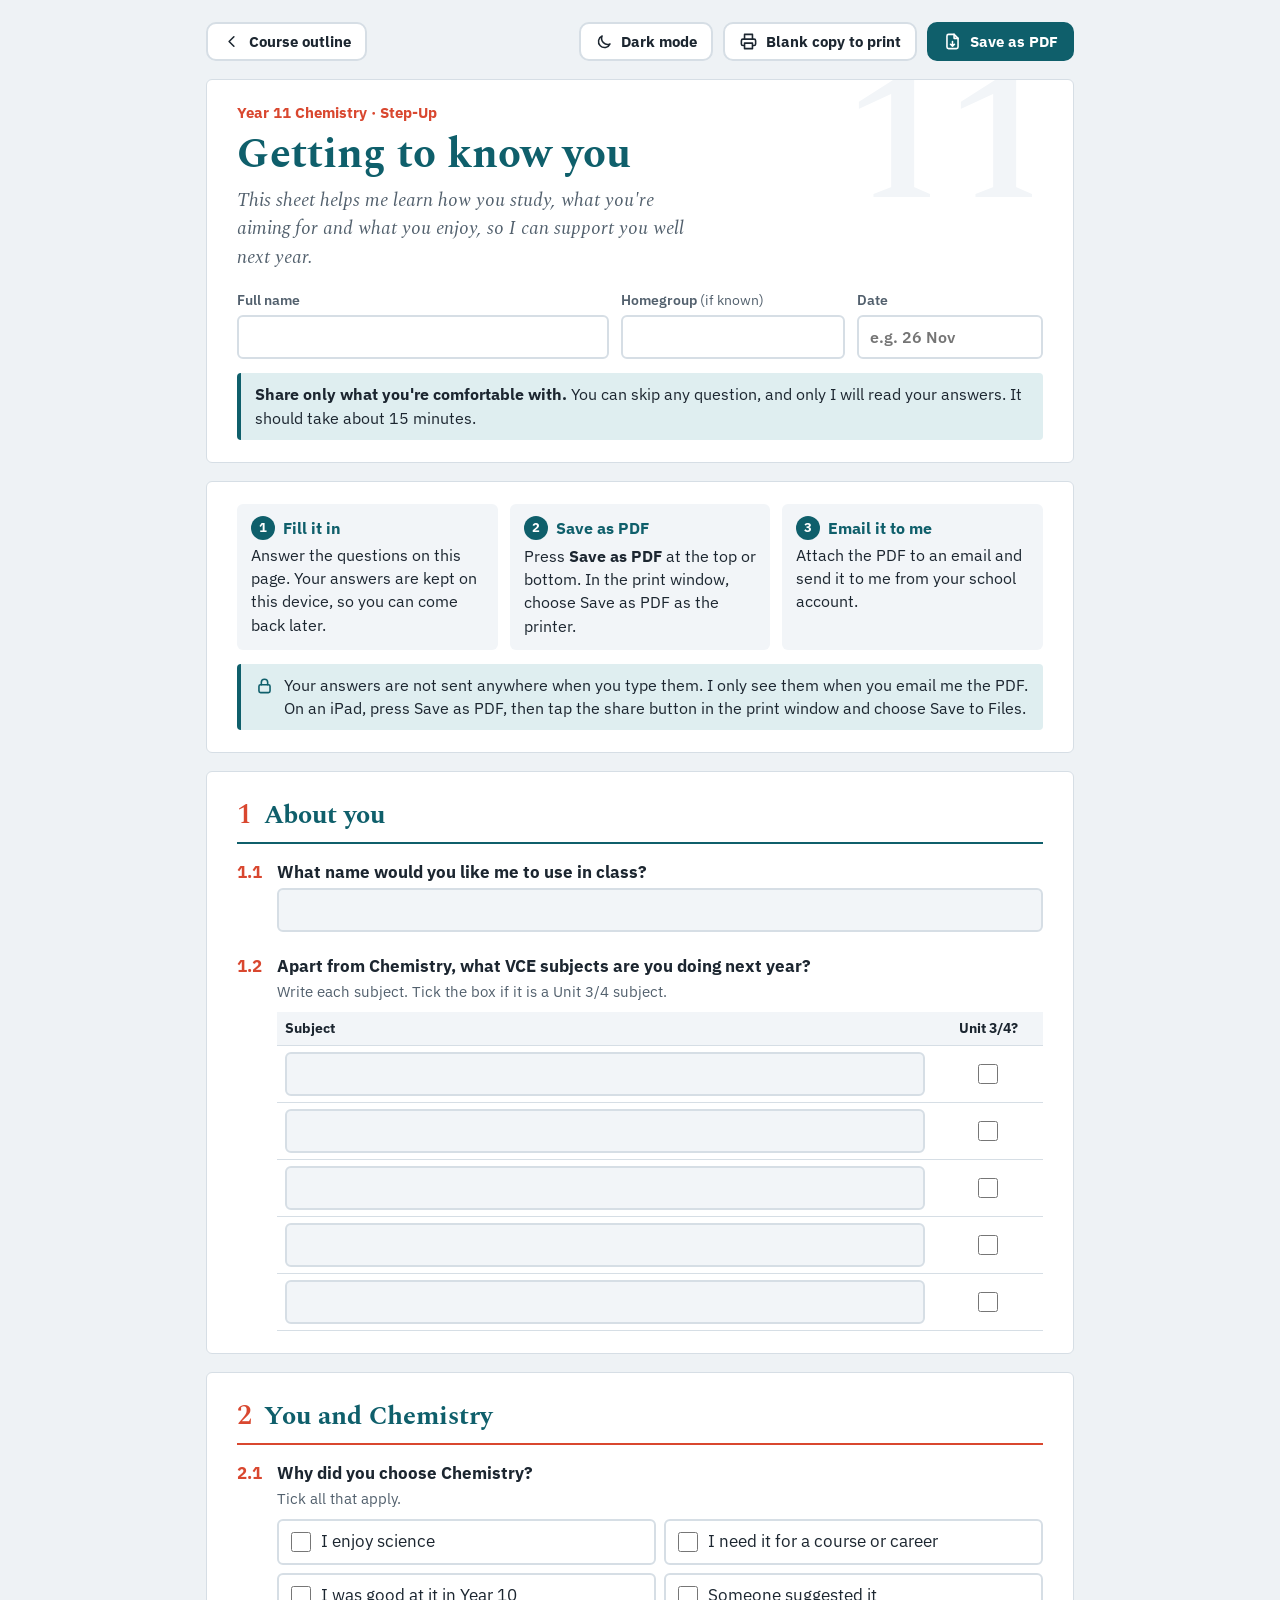
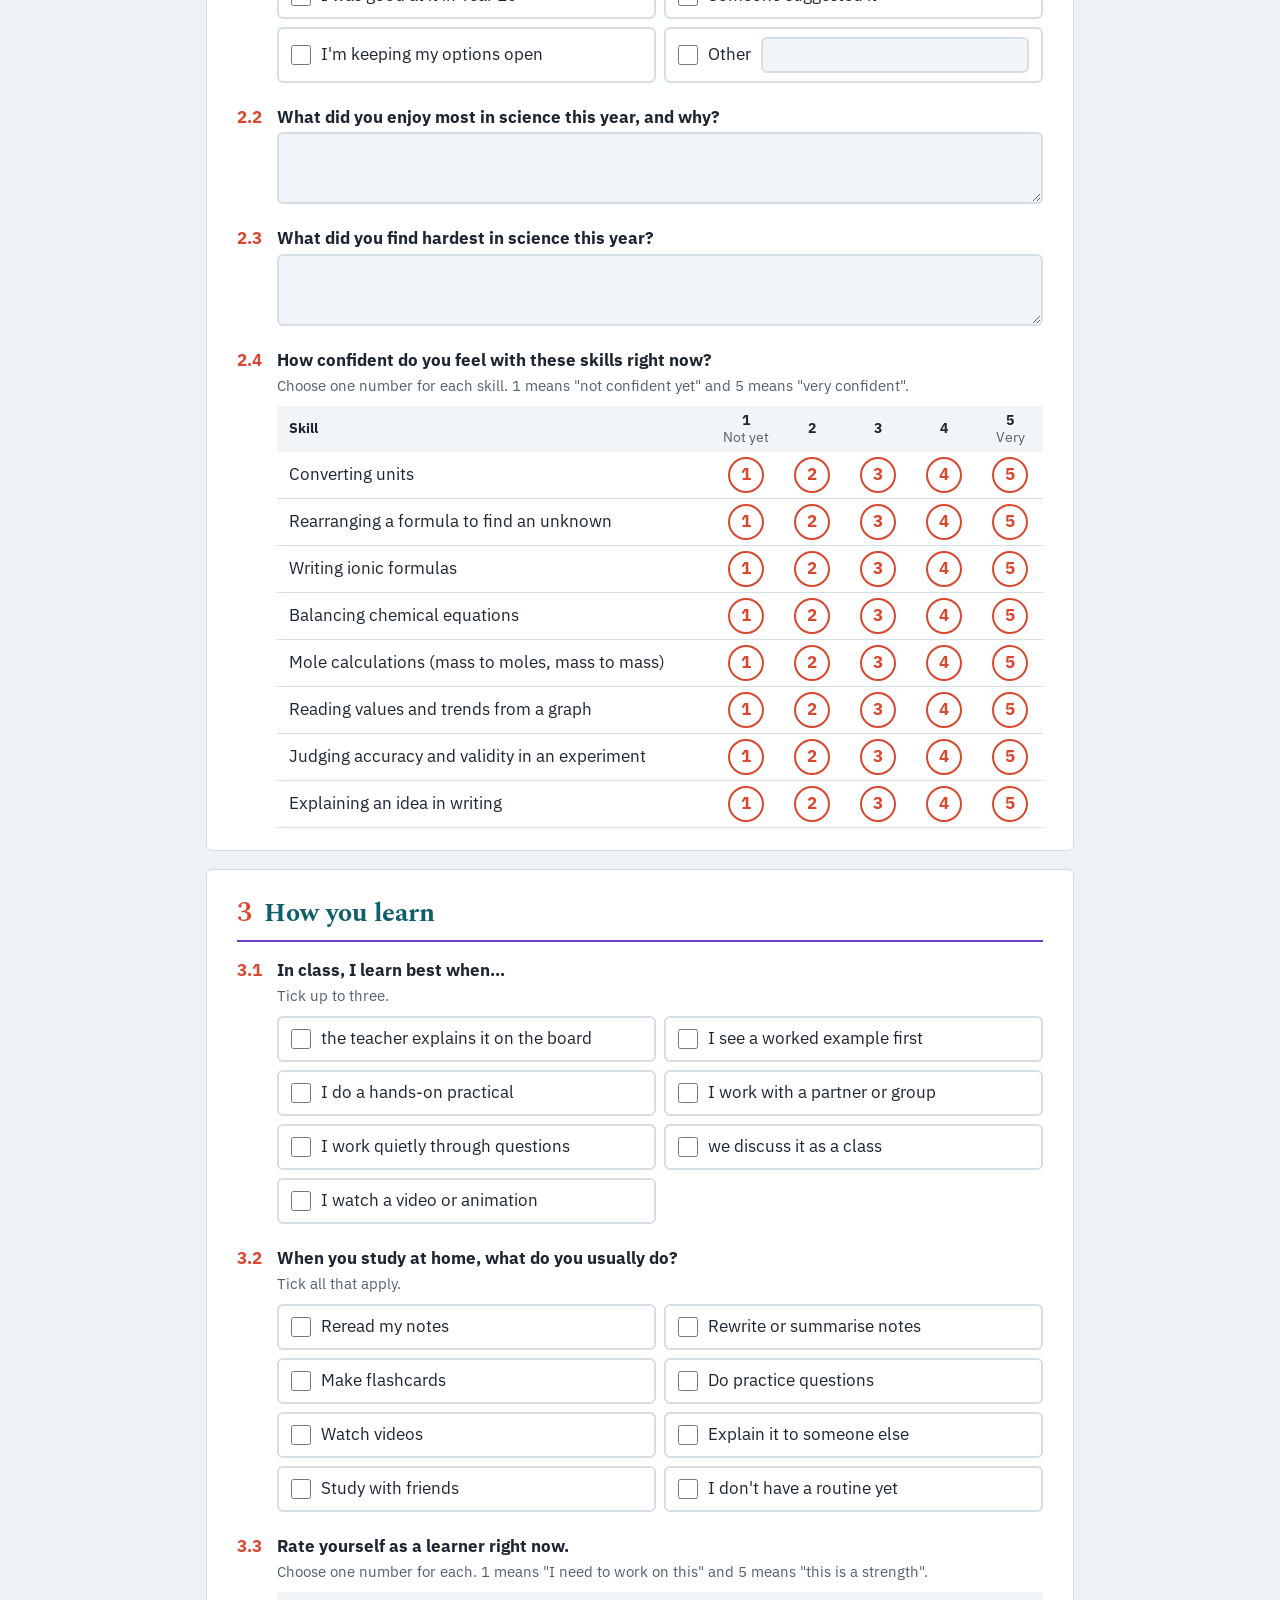
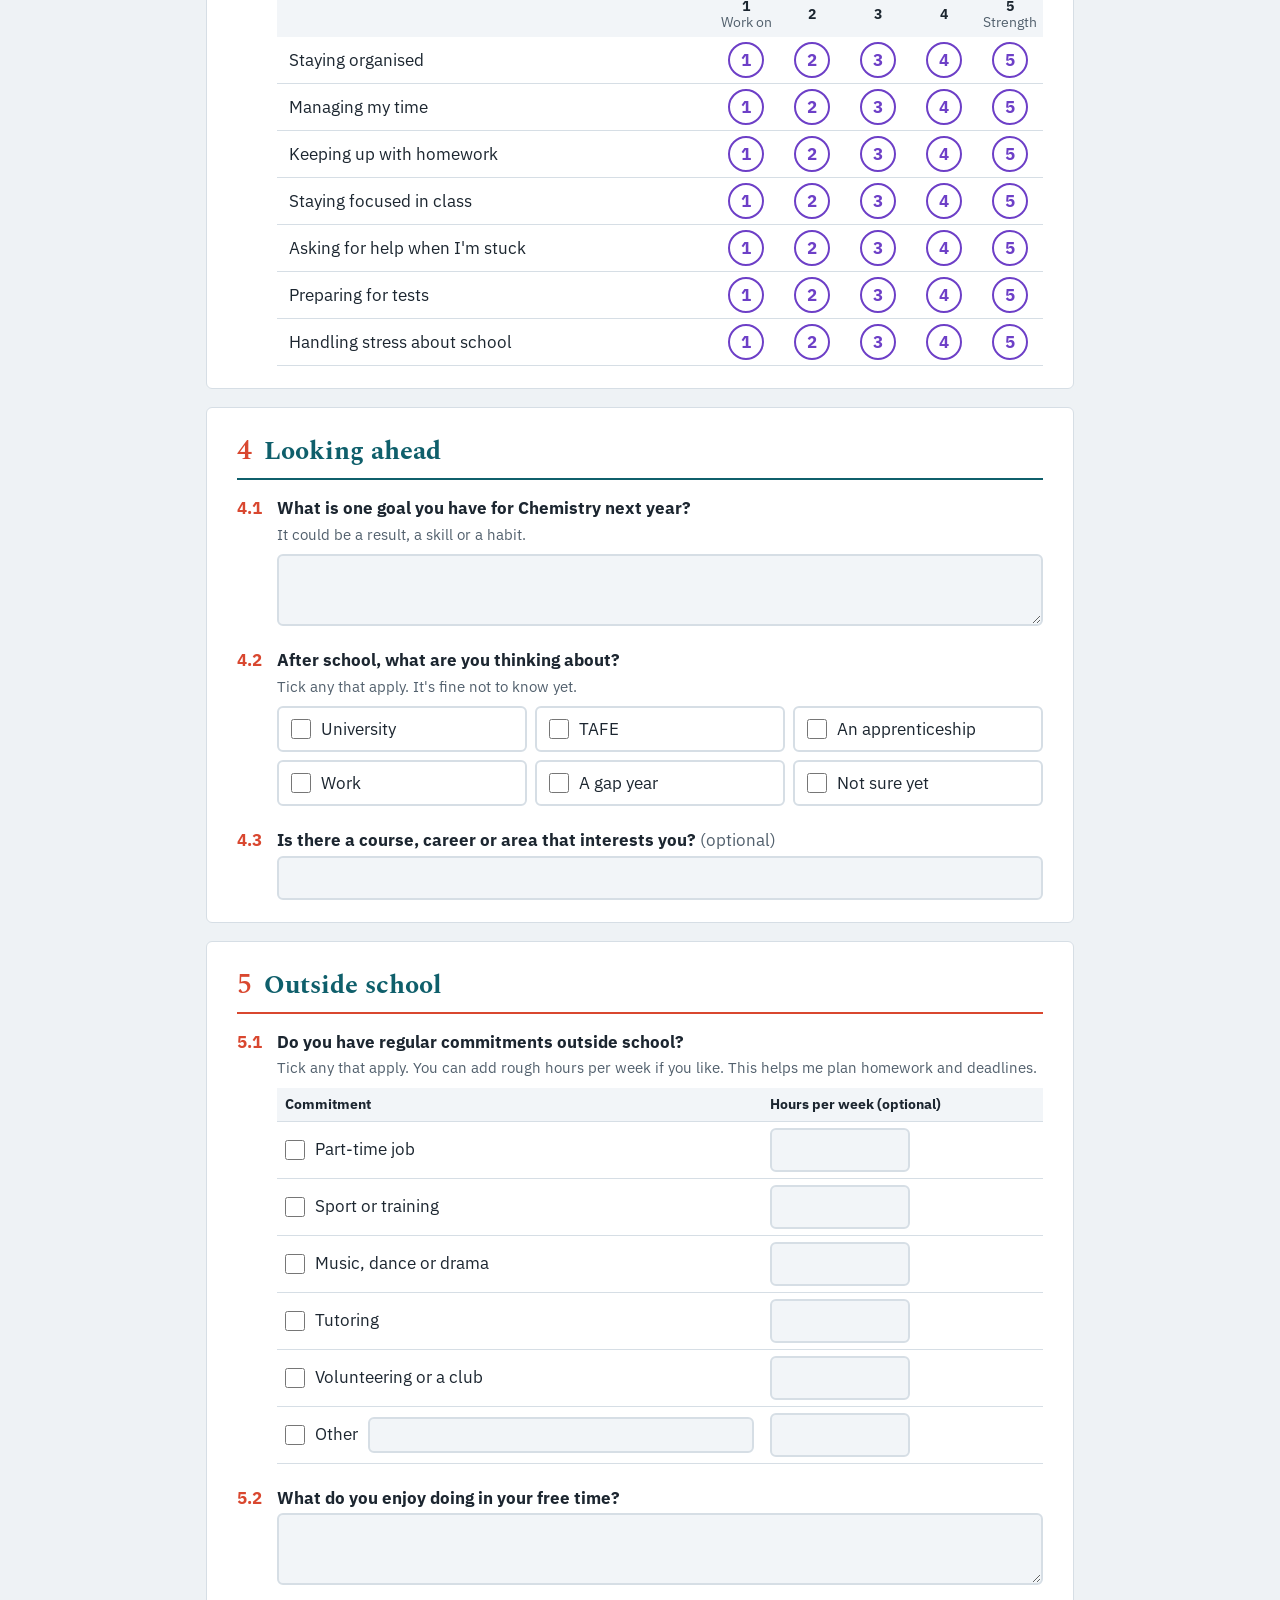
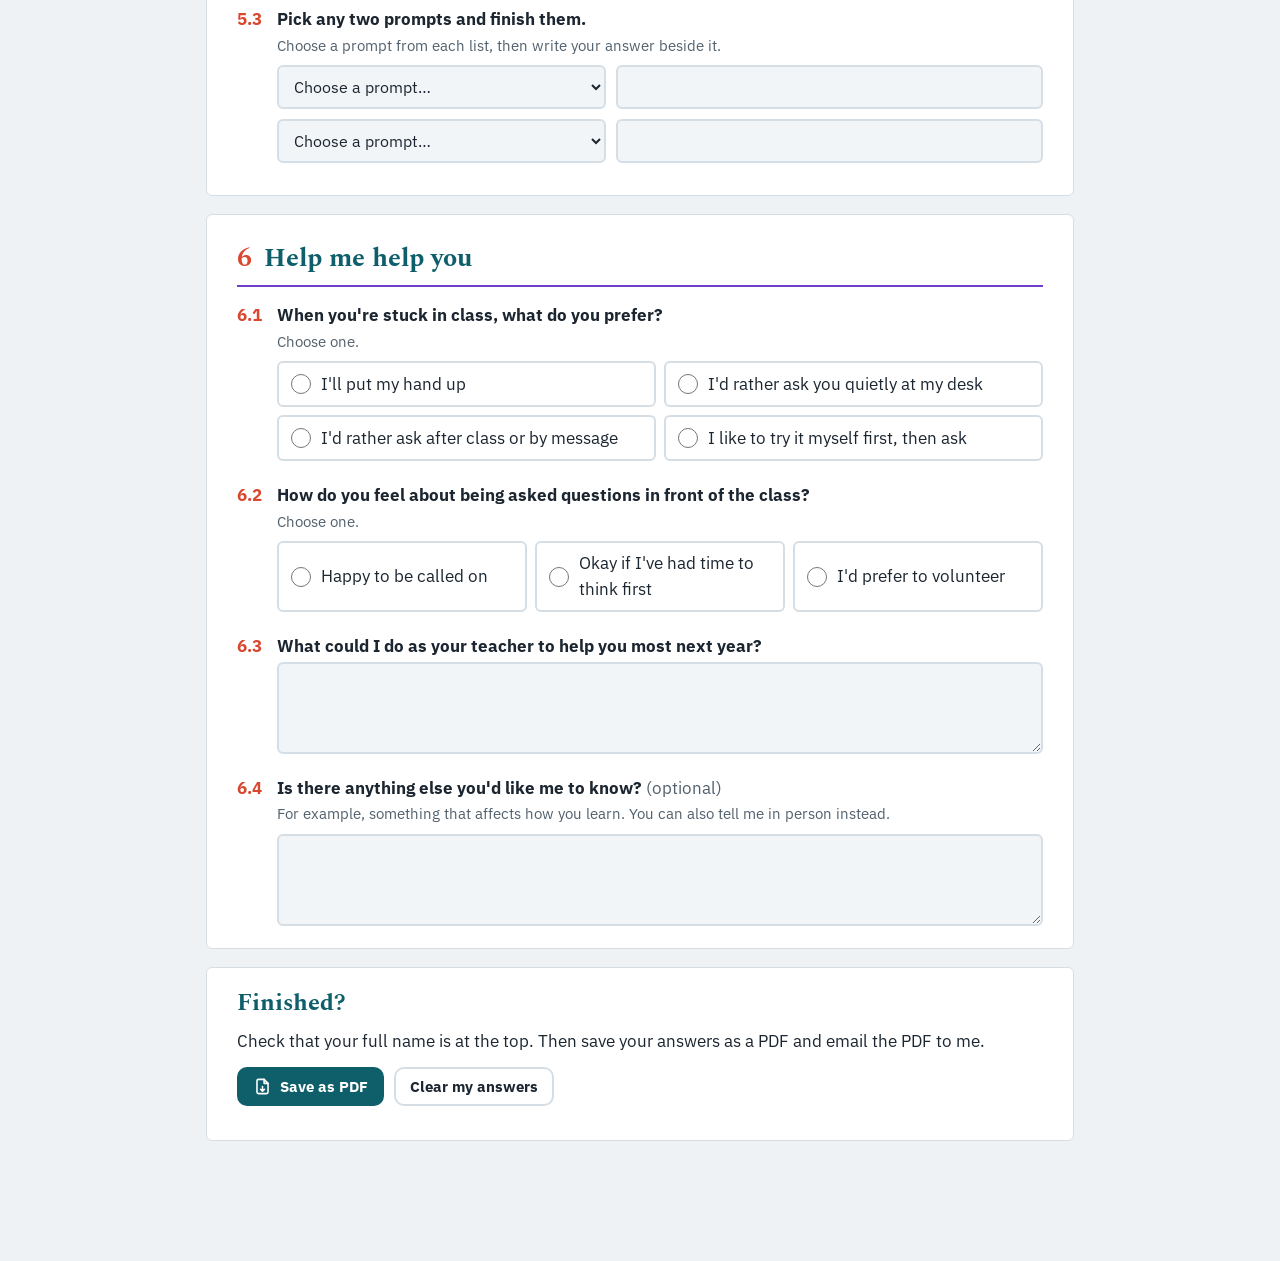
==== commit cd0b343d: "Add light and dark mode switch to every page" ====
--- a/stepup/getting-to-know-you/index.html
+++ b/stepup/getting-to-know-you/index.html
@@ -7,8 +7,10 @@
 :root{--bg:#eef2f5;--surface:#fff;--ink:#1c2630;--muted:#52606d;--line:#d6dee5;--tint:#f2f5f8;--acc:#0f5f6b;--acc2:#d9472f;
 --teal:#0f5f6b;--teal-soft:#dfeef0;--orange:#d9472f;--orange-soft:#fce8e3;--purple:#6d3fc7;--purple-soft:#ece3fb;--good:#1f7a3d;--good-soft:#dff2e5;
 --display:"Spectral",Georgia,serif;--body:"IBM Plex Sans",system-ui,sans-serif;color-scheme:light}
-@media (prefers-color-scheme:dark){:root{--bg:#151d26;--surface:#1e2934;--ink:#eef3f6;--muted:#aab7c3;--line:#33424f;--tint:#25333f;--acc:#5cc8cc;--acc2:#ff7d61;
+@media (prefers-color-scheme:dark){:root:not([data-theme="light"]){--bg:#151d26;--surface:#1e2934;--ink:#eef3f6;--muted:#aab7c3;--line:#33424f;--tint:#25333f;--acc:#5cc8cc;--acc2:#ff7d61;
 --teal:#5cc8cc;--teal-soft:#1f3c43;--orange:#ff7d61;--orange-soft:#43281f;--purple:#c2a6ff;--purple-soft:#36295e;--good:#7fd69a;--good-soft:#163222;color-scheme:dark}}
+:root[data-theme="dark"]{--bg:#151d26;--surface:#1e2934;--ink:#eef3f6;--muted:#aab7c3;--line:#33424f;--tint:#25333f;--acc:#5cc8cc;--acc2:#ff7d61;
+--teal:#5cc8cc;--teal-soft:#1f3c43;--orange:#ff7d61;--orange-soft:#43281f;--purple:#c2a6ff;--purple-soft:#36295e;--good:#7fd69a;--good-soft:#163222;color-scheme:dark}
 *{box-sizing:border-box}
 html{-webkit-text-size-adjust:100%}
 body{margin:0;background:var(--bg);color:var(--ink);font-family:var(--body);font-size:17px;line-height:1.5}
@@ -135,7 +137,7 @@
 .printonly{display:block}
 .sec.s6{break-after:auto}
 }
-</style></head>
+</style><script src="../../assets/theme.js?v=1"></script></head>
 <body><form class="wrap" id="f" autocomplete="off">
 <div class="toprow"><a class="btn" href="../../"><svg class="ico" viewBox="0 0 24 24" aria-hidden="true"><path d="M15 6l-6 6 6 6"/></svg>Course outline</a>
 <div class="r"><a class="btn" href="getting-to-know-you.pdf" download><svg class="ico" viewBox="0 0 24 24" aria-hidden="true"><path d="M7 9V3h10v6M7 17H5a2 2 0 0 1-2-2v-4a2 2 0 0 1 2-2h14a2 2 0 0 1 2 2v4a2 2 0 0 1-2 2h-2M7 14h10v7H7z"/></svg>Blank copy to print</a>
